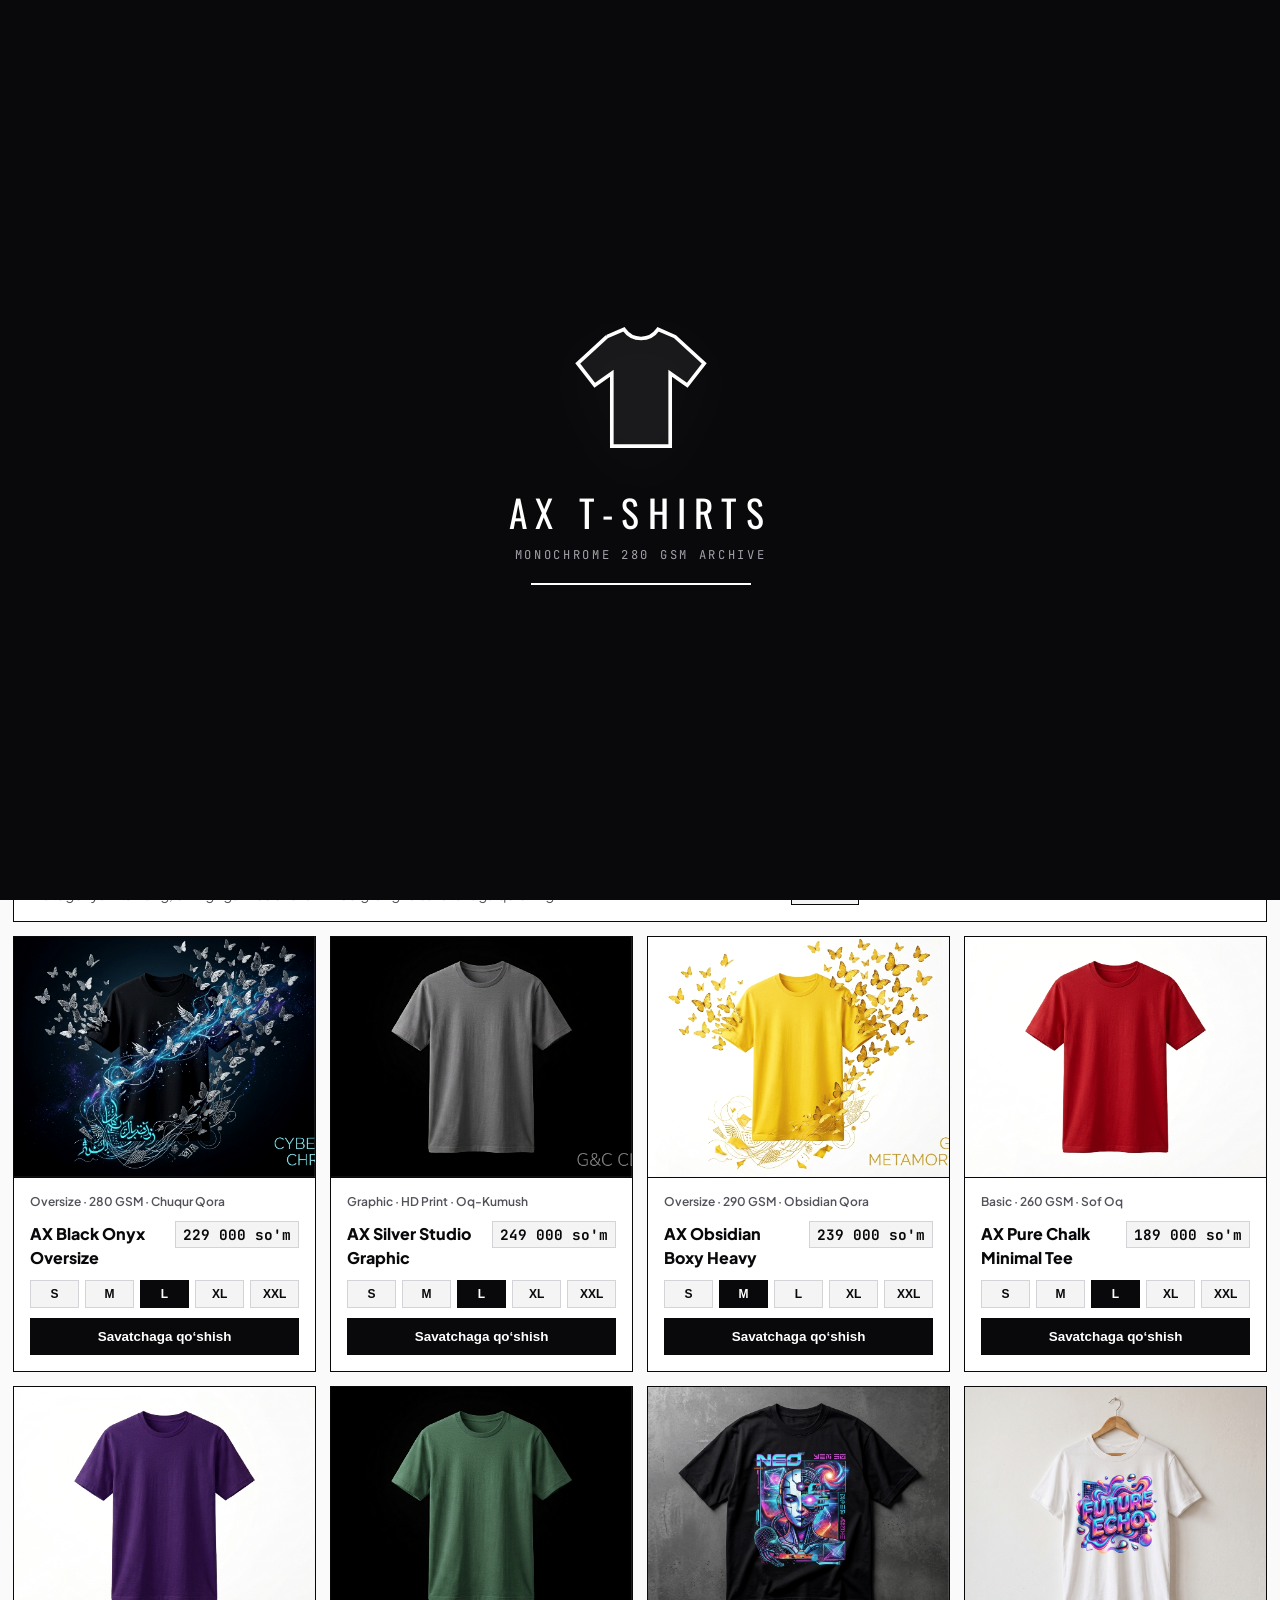
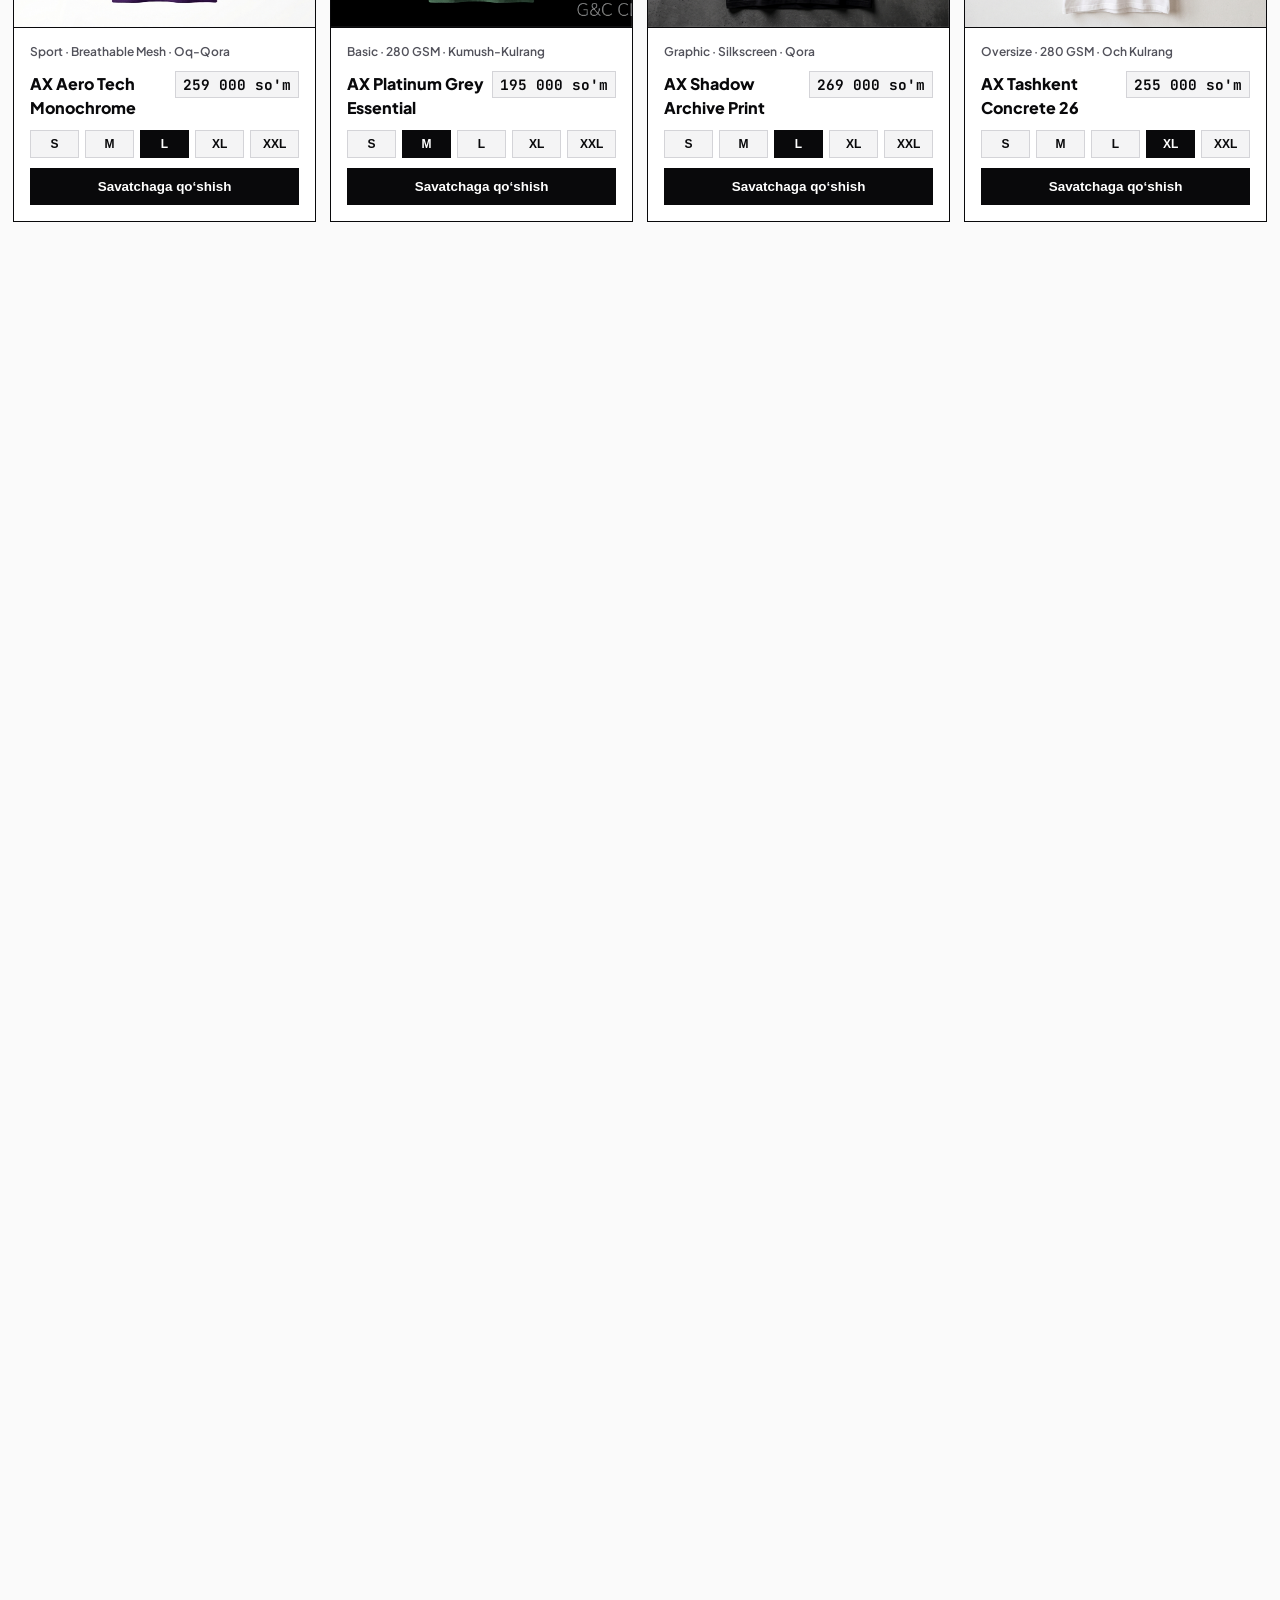
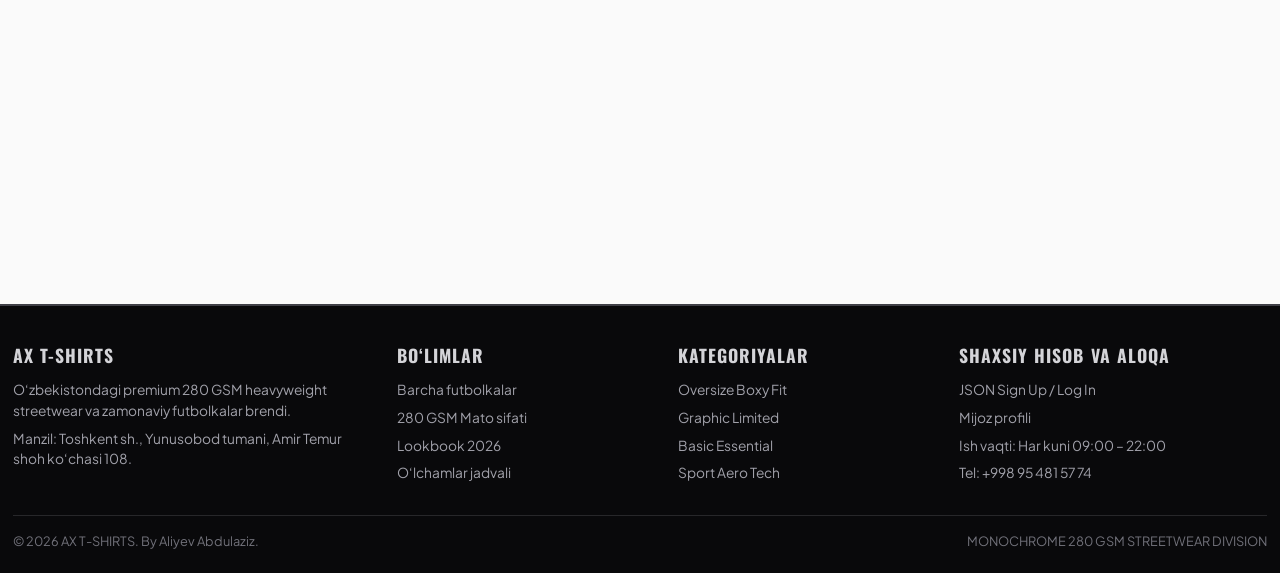
==== index.html @ 60a56681 "Barcha rasmlar va fayllar qo'shildi" ====
<!DOCTYPE html>
<html lang="uz">
  <head>
    <meta charset="UTF-8" />
    <meta name="viewport" content="width=device-width, initial-scale=1.0" />
    <title>AX T-SHIRTS</title>
    <meta
      name="description"
      content="AX T-SHIRTS — Premium 280 GSM Oversize, Graphic, Basic va Sport futbolkalar onlayn do'koni."
    />
    <meta property="og:title" content="AX T-SHIRTS" />
    <meta
      property="og:description"
      content="AX T-SHIRTS — Premium 280 GSM Oversize, Graphic, Basic va Sport futbolkalar onlayn do'koni."
    />
    <meta property="og:type" content="website" />
    <meta name="twitter:card" content="summary_large_image" />
    <link rel="icon" href="[data-uri]" type="image/x-icon" />
    <link rel="stylesheet" href="/style.css" />
  </head>
  <body>
    <div id="preloader" class="tshirt-preloader">
      <div class="curtain-left"></div>
      <div class="curtain-right"></div>
      <div class="preloader-center">
        <svg class="preloader-shirt-svg" viewBox="0 0 120 110">
          <path
            class="preloader-shirt-path"
            d="M32,12 L46,6 C53,16 67,16 74,6 L88,12 L112,34 L98,52 L84,42 L84,102 L36,102 L36,42 L22,52 L8,34 Z"
          />
        </svg>
        <div class="preloader-brand">AX T-SHIRTS</div>
        <div class="preloader-sub">MONOCHROME 280 GSM ARCHIVE</div>
        <div class="preloader-bar"><span></span></div>
      </div>
    </div>

    <div class="top-strip">
      <div class="edge-wrap top-strip-inner">
        <span
          >AX T-SHIRTS · MONOCHROME LUXURY 2026 TO‘PLAMI · 100% TARALGAN 280 GSM
          PAXTA</span
        >
        <span
          >NAMANGAN BO‘YLAB 24 SOAT ICHIDA BEPUL YETKAZIB BERISH · +998 95 481
          57 74</span
        >
      </div>
    </div>

    <header class="site-header">
      <div class="edge-wrap nav-contract">
        <a href="/index.html" class="brand-mark">AX <em>T-SHIRTS</em></a>
        <nav class="nav-links">
          <a href="#katalog" class="active">Katalog</a>
          <a href="#sifat">280 GSM Sifat</a>
          <a href="#lookbook">Lookbook</a>
          <a href="#olchamlar">O‘lchamlar</a>
          <a href="/contact.html">Aloqa va Kirish</a>
        </nav>
        <button type="button" class="primary-cta open-cart">
          Savatcha (<span class="cart-count">0</span>)
        </button>
      </div>
    </header>

    <main class="edge-wrap">
      <section class="hero-section">
        <div class="hero-grid">
          <div class="hero-copy-box reveal-item">
            <div>
              <div class="hero-kicker">
                01. AX MONOCHROME STREETWEAR ARCHIVE · 2026
              </div>
              <h1 class="hero-title">
                SOF OQ-QORA VA KUMUSH <span>280 GSM</span> OVERSIZE FUTBOLKALAR
              </h1>
              <p class="hero-desc">
                AX T-SHIRTS minimalist studiya estetikasi va og‘ir 280 GSM
                taralgan Misr paxtasini birlashtiradi. Yuvilganda
                cho‘zilmaydigan 2.8 sm rib-yoqa, mukammal oversize bichim va
                abadiy oq-qora-platina ranglar uyg‘unligi.
              </p>
              <div class="hero-actions">
                <a href="#katalog" class="btn-accent">Katalogni ko‘rish</a>
                <a href="/contact.html" class="btn-outline-light"
                  >Sign Up / Log In (JSON)</a
                >
              </div>
            </div>
            <div class="hero-metrics">
              <div class="metric-item">
                <strong>280 GSM</strong>
                <span>Zich premium paxta</span>
              </div>
              <div class="metric-item">
                <strong>100%</strong>
                <span>Tabiiy Misr ipi</span>
              </div>
              <div class="metric-item">
                <strong>4K Studio</strong>
                <span>Monochrome seriya</span>
              </div>
              <div class="metric-item">
                <strong>24 Soat</strong>
                <span>Tezkor yetkazish</span>
              </div>
            </div>
          </div>

          <div class="hero-visual-box reveal-item">
            <img
              id="heroMainImg"
              class="zoom-img"
              src="oq.jpg"
              alt="AX T-SHIRTS 2026 Monochrome Studio To'plami"
              referrerpolicy="no-referrer"
            />
            <div class="hero-visual-bar">
              <div>
                <strong>AX MONOCHROME EDITION // 2026</strong>
                <span>Rasm ustiga bosib 4K formatda ko‘ring</span>
              </div>
              <div class="hero-switch-btns">
                <button
                  type="button"
                  class="hero-switch-btn active"
                  data-img="oq.jpg"
                >
                  Studio White
                </button>
                <button
                  type="button"
                  class="hero-switch-btn"
                  data-img="qora.jpg"
                >
                  Black Onyx
                </button>
                <button
                  type="button"
                  class="hero-switch-btn"
                  data-img="kul.jpg"
                >
                  Platinum
                </button>
                <button
                  type="button"
                  class="hero-switch-btn"
                  data-img="creative.jpg"
                >
                  Graphite
                </button>
              </div>
            </div>
          </div>
        </div>
      </section>
    </main>

    <div class="marquee-strip">
      <div class="marquee-track">
        <span
          >AX T-SHIRTS · MONOCHROME LUXURY · 280 GSM HEAVYWEIGHT COTTON ·
          OVERSIZE FIT · GRAPHIC SERIES · SPORT TECH AX T-SHIRTS · MONOCHROME LUXURY · 280 GSM HEAVYWEIGHT COTTON ·
          OVERSIZE FIT · GRAPHIC SERIES · SPORT TECH AX T-SHIRTS · MONOCHROME LUXURY · 280 GSM HEAVYWEIGHT COTTON ·
          OVERSIZE FIT · GRAPHIC SERIES · SPORT TECH AX T-SHIRTS · MONOCHROME LUXURY · 280 GSM HEAVYWEIGHT COTTON ·
          OVERSIZE FIT · GRAPHIC SERIES · SPORT TECH</span
        >
        <span
          >AX T-SHIRTS · MONOCHROME LUXURY · 280 GSM HEAVYWEIGHT COTTON ·
          OVERSIZE FIT · GRAPHIC SERIES · SPORT TECH AX T-SHIRTS · MONOCHROME LUXURY · 280 GSM HEAVYWEIGHT COTTON ·
          OVERSIZE FIT · GRAPHIC SERIES · SPORT TECH AX T-SHIRTS · MONOCHROME LUXURY · 280 GSM HEAVYWEIGHT COTTON ·
          OVERSIZE FIT · GRAPHIC SERIES · SPORT TECH AX T-SHIRTS · MONOCHROME LUXURY · 280 GSM HEAVYWEIGHT COTTON ·
          OVERSIZE FIT · GRAPHIC SERIES · SPORT TECH AX T-SHIRTS · MONOCHROME LUXURY · 280 GSM HEAVYWEIGHT COTTON ·
          OVERSIZE FIT · GRAPHIC SERIES · SPORT TECH AX T-SHIRTS · MONOCHROME LUXURY · 280 GSM HEAVYWEIGHT COTTON ·
          OVERSIZE FIT · GRAPHIC SERIES · SPORT TECH</span
        >
      </div>
    </div>

    <main class="edge-wrap">
      <section id="katalog" class="section-block">
        <div class="section-head reveal-item">
          <div>
            <h2 class="section-title">
              01. AX 4K STUDIYA FUTBOLKALAR KATALOGI (12 MODEL)
            </h2>
            <p class="section-sub">
              Kategoriyani tanlang, o‘zingizga mos o‘lchamni belgilang va
              savatchaga qo‘shing
            </p>
          </div>
          <div class="filter-group">
            <button type="button" class="filter-btn active" data-filter="all">
              Barchasi (12)
            </button>
            <button type="button" class="filter-btn" data-filter="oversize">
              Oversize
            </button>
            <button type="button" class="filter-btn" data-filter="graphic">
              Graphic
            </button>
            <button type="button" class="filter-btn" data-filter="basic">
              Basic
            </button>
            <button type="button" class="filter-btn" data-filter="sport">
              Sport
            </button>
          </div>
        </div>

        <div class="catalog-grid">
          <article
            class="product-card reveal-item"
            data-cat="oversize"
            data-title="AX Black Onyx Oversize"
            data-price="229 000 so'm"
          >
            <div class="card-img-wrap">
              <img
                class="zoom-img"
                src="qora.jpg"
                alt="AX Black Onyx Oversize"
                referrerpolicy="no-referrer"
              />
            </div>
            <div class="card-body">
              <div class="card-meta">Oversize · 280 GSM · Chuqur Qora</div>
              <div class="card-title-row">
                <h3 class="card-title">AX Black Onyx Oversize</h3>
                <span class="card-price">229 000 so'm</span>
              </div>
              <div class="size-row">
                <button type="button" class="size-btn">S</button>
                <button type="button" class="size-btn">M</button>
                <button type="button" class="size-btn active">L</button>
                <button type="button" class="size-btn">XL</button>
                <button type="button" class="size-btn">XXL</button>
              </div>
              <button type="button" class="add-btn">Savatchaga qo‘shish</button>
            </div>
          </article>

          <article
            class="product-card reveal-item"
            data-cat="graphic"
            data-title="AX Silver Studio Graphic"
            data-price="249 000 so'm"
          >
            <div class="card-img-wrap">
              <img
                class="zoom-img"
                src="kul.jpg"
                alt="AX Silver Studio Graphic"
                referrerpolicy="no-referrer"
              />
            </div>
            <div class="card-body">
              <div class="card-meta">Graphic · HD Print · Oq-Kumush</div>
              <div class="card-title-row">
                <h3 class="card-title">AX Silver Studio Graphic</h3>
                <span class="card-price">249 000 so'm</span>
              </div>
              <div class="size-row">
                <button type="button" class="size-btn">S</button>
                <button type="button" class="size-btn">M</button>
                <button type="button" class="size-btn active">L</button>
                <button type="button" class="size-btn">XL</button>
                <button type="button" class="size-btn">XXL</button>
              </div>
              <button type="button" class="add-btn">Savatchaga qo‘shish</button>
            </div>
          </article>

          <article
            class="product-card reveal-item"
            data-cat="oversize"
            data-title="AX Obsidian Boxy Heavy"
            data-price="239 000 so'm"
          >
            <div class="card-img-wrap">
              <img
                class="zoom-img"
                src="sariq.jpg"
                alt="AX Obsidian Boxy Heavy"
                referrerpolicy="no-referrer"
              />
            </div>
            <div class="card-body">
              <div class="card-meta">Oversize · 290 GSM · Obsidian Qora</div>
              <div class="card-title-row">
                <h3 class="card-title">AX Obsidian Boxy Heavy</h3>
                <span class="card-price">239 000 so'm</span>
              </div>
              <div class="size-row">
                <button type="button" class="size-btn">S</button>
                <button type="button" class="size-btn active">M</button>
                <button type="button" class="size-btn">L</button>
                <button type="button" class="size-btn">XL</button>
                <button type="button" class="size-btn">XXL</button>
              </div>
              <button type="button" class="add-btn">Savatchaga qo‘shish</button>
            </div>
          </article>

          <article
            class="product-card reveal-item"
            data-cat="basic"
            data-title="AX Pure Chalk Minimal Tee"
            data-price="189 000 so'm"
          >
            <div class="card-img-wrap">
              <img
                class="zoom-img"
                src="qizil.jpg"
                alt="AX Pure Chalk Minimal Tee"
                referrerpolicy="no-referrer"
              />
            </div>
            <div class="card-body">
              <div class="card-meta">Basic · 260 GSM · Sof Oq</div>
              <div class="card-title-row">
                <h3 class="card-title">AX Pure Chalk Minimal Tee</h3>
                <span class="card-price">189 000 so'm</span>
              </div>
              <div class="size-row">
                <button type="button" class="size-btn">S</button>
                <button type="button" class="size-btn">M</button>
                <button type="button" class="size-btn active">L</button>
                <button type="button" class="size-btn">XL</button>
                <button type="button" class="size-btn">XXL</button>
              </div>
              <button type="button" class="add-btn">Savatchaga qo‘shish</button>
            </div>
          </article>

          <article
            class="product-card reveal-item"
            data-cat="sport"
            data-title="AX Aero Tech Monochrome"
            data-price="259 000 so'm"
          >
            <div class="card-img-wrap">
              <img
                class="zoom-img"
                src="binafsha.jpg"
                alt="AX Aero Tech Monochrome"
                referrerpolicy="no-referrer"
              />
            </div>
            <div class="card-body">
              <div class="card-meta">Sport · Breathable Mesh · Oq-Qora</div>
              <div class="card-title-row">
                <h3 class="card-title">AX Aero Tech Monochrome</h3>
                <span class="card-price">259 000 so'm</span>
              </div>
              <div class="size-row">
                <button type="button" class="size-btn">S</button>
                <button type="button" class="size-btn">M</button>
                <button type="button" class="size-btn active">L</button>
                <button type="button" class="size-btn">XL</button>
                <button type="button" class="size-btn">XXL</button>
              </div>
              <button type="button" class="add-btn">Savatchaga qo‘shish</button>
            </div>
          </article>

          <article
            class="product-card reveal-item"
            data-cat="basic"
            data-title="AX Platinum Grey Essential"
            data-price="195 000 so'm"
          >
            <div class="card-img-wrap">
              <img
                class="zoom-img"
                src="yashil.jpg"
                alt="AX Platinum Grey Essential"
                referrerpolicy="no-referrer"
              />
            </div>
            <div class="card-body">
              <div class="card-meta">Basic · 280 GSM · Kumush-Kulrang</div>
              <div class="card-title-row">
                <h3 class="card-title">AX Platinum Grey Essential</h3>
                <span class="card-price">195 000 so'm</span>
              </div>
              <div class="size-row">
                <button type="button" class="size-btn">S</button>
                <button type="button" class="size-btn active">M</button>
                <button type="button" class="size-btn">L</button>
                <button type="button" class="size-btn">XL</button>
                <button type="button" class="size-btn">XXL</button>
              </div>
              <button type="button" class="add-btn">Savatchaga qo‘shish</button>
            </div>
          </article>

          <article
            class="product-card reveal-item"
            data-cat="graphic"
            data-title="AX Shadow Archive Print"
            data-price="269 000 so'm"
          >
            <div class="card-img-wrap">
              <img
                class="zoom-img"
                src="craetive.jpg"
                alt="AX Shadow Archive Print"
                referrerpolicy="no-referrer"
              />
            </div>
            <div class="card-body">
              <div class="card-meta">Graphic · Silkscreen · Qora</div>
              <div class="card-title-row">
                <h3 class="card-title">AX Shadow Archive Print</h3>
                <span class="card-price">269 000 so'm</span>
              </div>
              <div class="size-row">
                <button type="button" class="size-btn">S</button>
                <button type="button" class="size-btn">M</button>
                <button type="button" class="size-btn active">L</button>
                <button type="button" class="size-btn">XL</button>
                <button type="button" class="size-btn">XXL</button>
              </div>
              <button type="button" class="add-btn">Savatchaga qo‘shish</button>
            </div>
          </article>

          <article
            class="product-card reveal-item"
            data-cat="oversize"
            data-title="AX Tashkent Concrete 26"
            data-price="255 000 so'm"
          >
            <div class="card-img-wrap">
              <img
                class="zoom-img"
                src="future.jpg"
                alt="AX Tashkent Concrete 26"
                referrerpolicy="no-referrer"
              />
            </div>
            <div class="card-body">
              <div class="card-meta">Oversize · 280 GSM · Och Kulrang</div>
              <div class="card-title-row">
                <h3 class="card-title">AX Tashkent Concrete 26</h3>
                <span class="card-price">255 000 so'm</span>
              </div>
              <div class="size-row">
                <button type="button" class="size-btn">S</button>
                <button type="button" class="size-btn">M</button>
                <button type="button" class="size-btn">L</button>
                <button type="button" class="size-btn active">XL</button>
                <button type="button" class="size-btn">XXL</button>
              </div>
              <button type="button" class="add-btn">Savatchaga qo‘shish</button>
            </div>
          </article>

          <article
            class="product-card reveal-item"
            data-cat="sport"
            data-title="AX Velocity Carbon Tee"
            data-price="219 000 so'm"
          >
            <div class="card-img-wrap">
              <img
                class="zoom-img"
                src="black.jpg"
                alt="AX Velocity Carbon Tee"
                referrerpolicy="no-referrer"
              />
            </div>
            <div class="card-body">
              <div class="card-meta">Sport · Quick-Dry · Antratsit</div>
              <div class="card-title-row">
                <h3 class="card-title">AX Velocity Carbon Tee</h3>
                <span class="card-price">219 000 so'm</span>
              </div>
              <div class="size-row">
                <button type="button" class="size-btn">S</button>
                <button type="button" class="size-btn">M</button>
                <button type="button" class="size-btn active">L</button>
                <button type="button" class="size-btn">XL</button>
                <button type="button" class="size-btn">XXL</button>
              </div>
              <button type="button" class="add-btn">Savatchaga qo‘shish</button>
            </div>
          </article>

          <article
            class="product-card reveal-item"
            data-cat="graphic"
            data-title="AX Monolith Backprint"
            data-price="279 000 so'm"
          >
            <div class="card-img-wrap">
              <img
                class="zoom-img"
                src="cosmos.jpg"
                alt="AX Monolith Backprint"
                referrerpolicy="no-referrer"
              />
            </div>
            <div class="card-body">
              <div class="card-meta">Graphic · Puff Print · Oq-Grafit</div>
              <div class="card-title-row">
                <h3 class="card-title">AX Monolith Backprint</h3>
                <span class="card-price">279 000 so'm</span>
              </div>
              <div class="size-row">
                <button type="button" class="size-btn">S</button>
                <button type="button" class="size-btn">M</button>
                <button type="button" class="size-btn active">L</button>
                <button type="button" class="size-btn">XL</button>
                <button type="button" class="size-btn">XXL</button>
              </div>
              <button type="button" class="add-btn">Savatchaga qo‘shish</button>
            </div>
          </article>

          <article
            class="product-card reveal-item"
            data-cat="basic"
            data-title="AX Heavy Ribbed Studio Tee"
            data-price="199 000 so'm"
          >
            <div class="card-img-wrap">
              <img
                class="zoom-img"
                src="china.jpg"
                alt="AX Heavy Ribbed Studio Tee"
                referrerpolicy="no-referrer"
              />
            </div>
            <div class="card-body">
              <div class="card-meta">Basic · 280 GSM · Kumush-Oq</div>
              <div class="card-title-row">
                <h3 class="card-title">AX Heavy Ribbed Studio Tee</h3>
                <span class="card-price">199 000 so'm</span>
              </div>
              <div class="size-row">
                <button type="button" class="size-btn">S</button>
                <button type="button" class="size-btn active">M</button>
                <button type="button" class="size-btn">L</button>
                <button type="button" class="size-btn">XL</button>
                <button type="button" class="size-btn">XXL</button>
              </div>
              <button type="button" class="add-btn">Savatchaga qo‘shish</button>
            </div>
          </article>

          <article
            class="product-card reveal-item"
            data-cat="sport"
            data-title="AX Titanium Pro Endurance"
            data-price="245 000 so'm"
          >
            <div class="card-img-wrap">
              <img
                class="zoom-img"
                src="kuz.jpg"
                alt="AX Titanium Pro Endurance"
                referrerpolicy="no-referrer"
              />
            </div>
            <div class="card-body">
              <div class="card-meta">Sport · Elastan 6% · Grafit</div>
              <div class="card-title-row">
                <h3 class="card-title">AX Titanium Pro Endurance</h3>
                <span class="card-price">245 000 so'm</span>
              </div>
              <div class="size-row">
                <button type="button" class="size-btn">S</button>
                <button type="button" class="size-btn">M</button>
                <button type="button" class="size-btn active">L</button>
                <button type="button" class="size-btn">XL</button>
                <button type="button" class="size-btn">XXL</button>
              </div>
              <button type="button" class="add-btn">Savatchaga qo‘shish</button>
            </div>
          </article>
        </div>
      </section>

      <section id="sifat" class="section-block">
        <div class="section-head reveal-item">
          <div>
            <h2 class="section-title">
              02. NIMA UCHUN AX T-SHIRTS — 280 GSM STANDARTI
            </h2>
            <p class="section-sub">
              Oddiy yupqa futbolkalardan farqli o‘laroq, ko‘p yillik chidamlilik
              uchun muhandislik darajasida tikilgan
            </p>
          </div>
          <a href="/contact.html" class="primary-cta">Maxsus buyurtma berish</a>
        </div>

        <div class="quality-grid">
          <div class="quality-card reveal-item">
            <div class="quality-num">01</div>
            <h3>280 GSM Zich Paxta</h3>
            <p>
              Shaffof bo‘lmaydigan, tanada qomatni chiroyli ushlab turuvchi
              og‘ir va yumshoq 100% taralgan paxta tolasi.
            </p>
          </div>
          <div class="quality-card reveal-item">
            <div class="quality-num">02</div>
            <h3>2.8 sm Rib-Yoqa</h3>
            <p>
              50 martadan ortiq yuvilganda ham cho‘zilib ketmaydigan ikki
              qavatli mustahkamlangan elastik yoqa qismi.
            </p>
          </div>
          <div class="quality-card reveal-item">
            <div class="quality-num">03</div>
            <h3>Silkscreen & Puff Print</h3>
            <p>
              Yorilib yoki ko‘chib ketmaydigan yuqori haroratda pishirilgan
              Yaponiya bo‘yoqlari asosidagi grafik bosmalar.
            </p>
          </div>
          <div class="quality-card reveal-item">
            <div class="quality-num">04</div>
            <h3>Drop-Shoulder Bichim</h3>
            <p>
              Yelka chizig‘i tushirilgan zamonaviy Boxy va Oversize konstruksiya
              har qanday harakatda erkinlik beradi.
            </p>
          </div>
        </div>
      </section>

      <section id="lookbook" class="section-block">
        <div class="section-head reveal-item">
          <div>
            <h2 class="section-title">03. 4K MONOCHROME LOOKBOOK GALEREYASI</h2>
            <p class="section-sub">
              Rasm ustiga bosing — har bir 4K studiya obrazini katta formatda
              ko‘ring
            </p>
          </div>
        </div>

        <div class="lookbook-grid">
          <div class="look-card reveal-item">
            <img
              class="zoom-img"
              src="molochniy.jpg"
              alt="Lookbook 01 — Toshkent Studio Duo"
              referrerpolicy="no-referrer"
            />
            <div class="look-caption">
              <strong>LOOK 01 · TASHKENT CONCRETE</strong>
              <span>AX Onyx & Optic White · 280 GSM</span>
            </div>
          </div>
          <div class="look-card reveal-item">
            <img
              class="zoom-img"
              src="fragment.jpg"
              alt="Lookbook 02 — Monochrome Edition"
              referrerpolicy="no-referrer"
            />
            <div class="look-caption">
              <strong>LOOK 02 · PLATINUM STUDIO</strong>
              <span>Oq-qora kontrastli seriya</span>
            </div>
          </div>
          <div class="look-card reveal-item">
            <img
              class="zoom-img"
              src="onyx.jpg"
              alt="Lookbook 03 — Obsidian Night"
              referrerpolicy="no-referrer"
            />
            <div class="look-caption">
              <strong>LOOK 03 · OBSIDIAN NIGHT</strong>
              <span>Minimalist shahar uslubi</span>
            </div>
          </div>
          <div class="look-card reveal-item">
            <img
              class="zoom-img"
              src="tashkent.jpg"
              alt="Lookbook 04 — Archival Stone"
              referrerpolicy="no-referrer"
            />
            <div class="look-caption">
              <strong>LOOK 04 · ARCHIVAL MONOLITH</strong>
              <span>Limitlangan mavsumiy nashr</span>
            </div>
          </div>
        </div>
      </section>

      <section id="olchamlar" class="section-block">
        <div class="dual-info-grid">
          <div class="panel-box reveal-item">
            <h3>04. ANIQ O‘LCHAMLAR JADVALI (SM)</h3>
            <table class="size-table">
              <thead>
                <tr>
                  <th>O‘lcham</th>
                  <th>Ko‘krak kengligi</th>
                  <th>Uzunligi</th>
                  <th>Yelka kengligi</th>
                  <th>Bo‘y tavsiyasi</th>
                </tr>
              </thead>
              <tbody>
                <tr>
                  <td><b>S</b></td>
                  <td>54 sm</td>
                  <td>70 sm</td>
                  <td>51 sm</td>
                  <td>160 – 170 sm</td>
                </tr>
                <tr>
                  <td><b>M</b></td>
                  <td>57 sm</td>
                  <td>72 sm</td>
                  <td>53 sm</td>
                  <td>168 – 176 sm</td>
                </tr>
                <tr>
                  <td><b>L</b></td>
                  <td>60 sm</td>
                  <td>75 sm</td>
                  <td>56 sm</td>
                  <td>175 – 183 sm</td>
                </tr>
                <tr>
                  <td><b>XL</b></td>
                  <td>63 sm</td>
                  <td>77 sm</td>
                  <td>58 sm</td>
                  <td>180 – 189 sm</td>
                </tr>
                <tr>
                  <td><b>XXL</b></td>
                  <td>66 sm</td>
                  <td>80 sm</td>
                  <td>61 sm</td>
                  <td>186 – 196 sm</td>
                </tr>
              </tbody>
            </table>
          </div>

          <div class="panel-box reveal-item">
            <h3>05. MIJOZLARIMIZ FIKRLARI</h3>
            <div class="review-stack">
              <div class="review-item">
                <p>
                  “AX Black Onyx futbolkasini olganimga 4 oy bo‘ldi. Matosi
                  rostdan ham juda qalin, yoqasi umuman bo‘shashmadi.”
                </p>
                <small>Javohir Tursunov · Toshkent · AX Black Onyx (L)</small>
              </div>
              <div class="review-item">
                <p>
                  “Silver Studio Graphic dizayni jonli ko‘rinishda yanada
                  chiroyli ekan. Yetkazib berish 3 soatda keldi!”
                </p>
                <small>Otabek K. · Samarqand · AX Silver Studio (XL)</small>
              </div>
              <div class="review-item">
                <p>
                  “Sport zal uchun Aero Tech Monochrome modelini oldim,
                  terlatmaydi va chiziqlari juda zamonaviy.”
                </p>
                <small>Bekzod Rakhimov · Toshkent · AX Aero Tech (M)</small>
              </div>
            </div>
          </div>
        </div>
      </section>
    </main>

    <aside id="cartDrawer" class="cart-drawer">
      <div>
        <div
          style="
            display: flex;
            justify-content: space-between;
            align-items: center;
            border-bottom: 2px solid #09090b;
            padding-bottom: 12px;
          "
        >
          <strong style="font-family: 'Oswald', sans-serif; font-size: 1.35rem"
            >SAVATCHA (<span class="cart-count">0</span>)</strong
          >
          <button id="closeCart" type="button" class="demo-btn">
            Yopish ✕
          </button>
        </div>
        <div id="cartItems" class="cart-items"></div>
      </div>
      <div>
        <button
          id="checkoutBtn"
          type="button"
          class="btn-accent"
          style="width: 100%; margin-bottom: 8px"
        >
          Buyurtmani tasdiqlash
        </button>
        <a
          href="/contact.html"
          class="primary-cta"
          style="width: 100%; justify-content: center"
          >JSON Profil orqali davom etish</a
        >
      </div>
    </aside>

    <div id="lightbox" class="lightbox-modal">
      <div class="lightbox-box">
        <img
          id="lightboxImg"
          src="/img/hero.jpg"
          alt="Kattalashtirilgan 4K rasm"
          referrerpolicy="no-referrer"
        />
        <div
          style="
            display: flex;
            justify-content: space-between;
            align-items: center;
            margin-top: 12px;
          "
        >
          <strong id="lightboxCap">AX T-SHIRTS</strong>
          <button id="closeLightbox" type="button" class="primary-cta">
            Yopish
          </button>
        </div>
      </div>
    </div>

    <footer class="site-footer">
      <div class="edge-wrap">
        <div class="footer-grid">
          <div class="footer-col">
            <h4>AX T-SHIRTS</h4>
            <p>
              O‘zbekistondagi premium 280 GSM heavyweight streetwear va
              zamonaviy futbolkalar brendi.
            </p>
            <p>
              Manzil: Toshkent sh., Yunusobod tumani, Amir Temur shoh ko‘chasi
              108.
            </p>
          </div>
          <div class="footer-col">
            <h4>BO‘LIMLAR</h4>
            <a href="#katalog">Barcha futbolkalar</a>
            <a href="#sifat">280 GSM Mato sifati</a>
            <a href="#lookbook">Lookbook 2026</a>
            <a href="#olchamlar">O‘lchamlar jadvali</a>
          </div>
          <div class="footer-col">
            <h4>KATEGORIYALAR</h4>
            <a href="#katalog">Oversize Boxy Fit</a>
            <a href="#katalog">Graphic Limited</a>
            <a href="#katalog">Basic Essential</a>
            <a href="#katalog">Sport Aero Tech</a>
          </div>
          <div class="footer-col">
            <h4>SHAXSIY HISOB VA ALOQA</h4>
            <a href="/contact.html">JSON Sign Up / Log In</a>
            <a href="/contact.html">Mijoz profili</a>
            <p>Ish vaqti: Har kuni 09:00 – 22:00</p>
            <p>Tel: +998 95 481 57 74</p>
          </div>
        </div>
        <div class="footer-bottom">
          <span>© 2026 AX T-SHIRTS. By Aliyev Abdulaziz.</span>
          <span>MONOCHROME 280 GSM STREETWEAR DIVISION</span>
        </div>
      </div>
    </footer>

    <script type="module" src="/script.js"></script>
  </body>
</html>
---- style.css ----
@import url("https://fonts.googleapis.com/css2?family=JetBrains+Mono:wght@500;700&family=Oswald:wght@600;700&family=Plus+Jakarta+Sans:wght@400;500;600;700;800&display=swap");

:root {
  --bg: #fafafa;
  --surface: #ffffff;
  --surface-alt: #f4f4f5;
  --ink: #09090b;
  --ink-soft: #18181b;
  --muted: #52525b;
  --border: #e4e4e7;
  --silver: #d4d4d8;
  --platinum: #a1a1aa;
  --accent: #27272a;
  --accent-hover: #09090b;
  --ease-smooth: cubic-bezier(0.22, 1, 0.36, 1);
}

* {
  box-sizing: border-box;
  margin: 0;
  padding: 0;
}

html {
  scroll-behavior: smooth;
  background: var(--bg);
  color: var(--ink);
  font-family: "Plus Jakarta Sans", sans-serif;
}

body {
  background: var(--bg);
  color: var(--ink);
  overflow-x: hidden;
  line-height: 1.5;
  -webkit-font-smoothing: antialiased;
}

.edge-wrap {
  width: 98%;
  max-width: 1880px;
  margin: 0 auto;
}

.tshirt-preloader {
  position: fixed;
  inset: 0;
  z-index: 9999;
  display: flex;
  align-items: center;
  justify-content: center;
  pointer-events: none;
}

.curtain-left,
.curtain-right {
  position: absolute;
  top: 0;
  bottom: 0;
  width: 50.5%;
  background: var(--ink);
  will-change: transform;
  transition: transform 1.35s var(--ease-smooth);
}

.curtain-left {
  left: 0;
  border-right: 1px solid rgba(255, 255, 255, 0.12);
}

.curtain-right {
  right: 0;
}

.preloader-center {
  position: relative;
  z-index: 2;
  text-align: center;
  color: #ffffff;
  will-change: transform, opacity;
  transition: opacity 0.75s var(--ease-smooth),
    transform 0.85s var(--ease-smooth);
}

.preloader-shirt-svg {
  width: 146px;
  height: 146px;
  margin: 0 auto 16px;
  filter: drop-shadow(0 14px 32px rgba(255, 255, 255, 0.14));
}

.preloader-shirt-path {
  fill: rgba(255, 255, 255, 0.06);
  stroke: #ffffff;
  stroke-width: 3;
  stroke-dasharray: 420;
  stroke-dashoffset: 420;
  animation: drawShirt 2.05s var(--ease-smooth) forwards;
}

.preloader-brand {
  font-family: "Oswald", sans-serif;
  font-size: 2.35rem;
  letter-spacing: 0.22em;
  text-transform: uppercase;
  color: #ffffff;
}

.preloader-sub {
  font-family: "JetBrains Mono", monospace;
  font-size: 0.76rem;
  color: var(--platinum);
  letter-spacing: 0.22em;
  margin-top: 6px;
}

.preloader-bar {
  width: 220px;
  height: 2px;
  background: rgba(255, 255, 255, 0.16);
  margin: 18px auto 0;
  overflow: hidden;
}

.preloader-bar span {
  display: block;
  width: 100%;
  height: 100%;
  background: #ffffff;
  transform-origin: left;
  animation: weaveBar 2.05s var(--ease-smooth) forwards;
}

.tshirt-preloader.done .curtain-left {
  transform: translate3d(-102%, 0, 0);
}

.tshirt-preloader.done .curtain-right {
  transform: translate3d(102%, 0, 0);
}

.tshirt-preloader.done .preloader-center {
  opacity: 0;
  transform: scale3d(0.92, 0.92, 1);
}

@keyframes drawShirt {
  to {
    stroke-dashoffset: 0;
  }
}

@keyframes weaveBar {
  from {
    transform: scaleX(0);
  }
  to {
    transform: scaleX(1);
  }
}

.top-strip {
  background: var(--ink);
  color: #e4e4e7;
  font-size: 0.78rem;
  font-weight: 600;
  padding: 9px 0;
  border-bottom: 1px solid #27272a;
}

.top-strip-inner {
  display: flex;
  align-items: center;
  justify-content: space-between;
  gap: 16px;
}

.site-header {
  position: sticky;
  top: 0;
  z-index: 100;
  background: rgba(255, 255, 255, 0.92);
  backdrop-filter: blur(16px);
  border-bottom: 1.5px solid var(--ink);
}

.nav-contract {
  display: flex;
  align-items: center;
  justify-content: space-between;
  gap: 32px;
  padding: 14px 0;
}

.brand-mark {
  font-family: "Oswald", sans-serif;
  font-size: 1.78rem;
  font-weight: 700;
  letter-spacing: 0.08em;
  color: var(--ink);
  text-decoration: none;
  white-space: nowrap;
  flex-shrink: 0;
}

.brand-mark em {
  font-style: normal;
  color: #71717a;
}

.nav-links {
  display: flex;
  align-items: center;
  gap: 28px;
}

.nav-links a {
  color: var(--ink);
  text-decoration: none;
  font-size: 0.92rem;
  font-weight: 700;
  white-space: nowrap;
  flex-shrink: 0;
  position: relative;
  padding: 4px 0;
}

.nav-links a::after {
  content: "";
  position: absolute;
  left: 0;
  bottom: 0;
  width: 100%;
  height: 2px;
  background: var(--ink);
  transform: scaleX(0);
  transform-origin: right;
  transition: transform 0.3s var(--ease-smooth);
}

.nav-links a:hover::after,
.nav-links a.active::after {
  transform: scaleX(1);
  transform-origin: left;
}

.primary-cta {
  background: var(--ink);
  color: #ffffff;
  border: 1.5px solid var(--ink);
  padding: 10px 22px;
  font-size: 0.86rem;
  font-weight: 800;
  cursor: pointer;
  white-space: nowrap;
  flex-shrink: 0;
  transition: transform 0.28s var(--ease-smooth), background 0.28s ease,
    color 0.28s ease;
  text-decoration: none;
  display: inline-flex;
  align-items: center;
  gap: 8px;
}

.primary-cta:hover {
  background: #27272a;
  transform: translate3d(0, -2px, 0);
}

.hero-section {
  padding: 14px 0;
}

.hero-grid {
  display: grid;
  grid-template-columns: 1.05fr 0.95fr;
  gap: 14px;
  align-items: stretch;
}

.hero-copy-box {
  background: var(--ink);
  color: #ffffff;
  padding: 42px 38px;
  display: flex;
  flex-direction: column;
  justify-content: space-between;
  border: 1.5px solid var(--ink);
}

.hero-kicker {
  font-family: "JetBrains Mono", monospace;
  font-size: 0.8rem;
  color: var(--silver);
  letter-spacing: 0.14em;
  margin-bottom: 14px;
}

.hero-title {
  font-family: "Oswald", sans-serif;
  font-size: clamp(2.4rem, 4.1vw, 4rem);
  line-height: 1.04;
  letter-spacing: 0.02em;
  text-wrap: balance;
  margin-bottom: 18px;
}

.hero-title span {
  color: var(--silver);
  text-decoration: underline;
  text-underline-offset: 6px;
}

.hero-desc {
  color: #d4d4d8;
  font-size: 1rem;
  max-width: 62ch;
  margin-bottom: 28px;
}

.hero-actions {
  display: flex;
  flex-wrap: wrap;
  gap: 12px;
  margin-bottom: 30px;
}

.btn-accent {
  background: #ffffff;
  color: var(--ink);
  border: 1.5px solid #ffffff;
  padding: 13px 26px;
  font-weight: 800;
  font-size: 0.9rem;
  text-decoration: none;
  cursor: pointer;
  white-space: nowrap;
  transition: transform 0.28s var(--ease-smooth), background 0.28s ease,
    color 0.28s ease;
}

.btn-accent:hover {
  background: var(--silver);
  border-color: var(--silver);
  transform: translate3d(0, -2px, 0);
}

.auth-card .btn-accent,
.cart-drawer .btn-accent {
  background: var(--ink);
  color: #ffffff;
  border-color: var(--ink);
}

.auth-card .btn-accent:hover,
.cart-drawer .btn-accent:hover {
  background: #27272a;
  border-color: #27272a;
}

.btn-outline-light {
  background: transparent;
  color: #ffffff;
  border: 1.5px solid #52525b;
  padding: 13px 24px;
  font-weight: 700;
  font-size: 0.9rem;
  text-decoration: none;
  white-space: nowrap;
  transition: border-color 0.28s ease, background 0.28s ease,
    transform 0.28s var(--ease-smooth);
}

.btn-outline-light:hover {
  border-color: #ffffff;
  background: rgba(255, 255, 255, 0.08);
  transform: translate3d(0, -2px, 0);
}

.hero-metrics {
  display: grid;
  grid-template-columns: repeat(4, 1fr);
  gap: 12px;
  padding-top: 22px;
  border-top: 1px solid #27272a;
}

.metric-item strong {
  display: block;
  font-family: "Oswald", sans-serif;
  font-size: 1.65rem;
  font-variant-numeric: tabular-nums;
  color: #ffffff;
}

.metric-item span {
  font-size: 0.78rem;
  color: var(--platinum);
}

.hero-visual-box {
  position: relative;
  background: #141417;
  border: 1.5px solid var(--ink);
  overflow: hidden;
  display: flex;
  flex-direction: column;
  justify-content: space-between;
}

.hero-visual-box img {
  width: 100%;
  height: 100%;
  min-height: 460px;
  max-height: 540px;
  object-fit: cover;
  cursor: zoom-in;
  filter: grayscale(18%) contrast(1.06);
  will-change: transform;
  transition: transform 0.85s var(--ease-smooth), filter 0.5s ease;
}

.hero-visual-box:hover img {
  transform: scale3d(1.04, 1.04, 1);
  filter: grayscale(0%) contrast(1.08);
}

.hero-visual-bar {
  position: absolute;
  left: 14px;
  right: 14px;
  bottom: 14px;
  background: rgba(9, 9, 11, 0.88);
  backdrop-filter: blur(12px);
  border: 1px solid rgba(255, 255, 255, 0.18);
  padding: 12px 16px;
  display: flex;
  align-items: center;
  justify-content: space-between;
  color: #ffffff;
}

.hero-visual-bar div strong {
  display: block;
  font-size: 0.9rem;
}

.hero-visual-bar div span {
  font-size: 0.75rem;
  color: var(--silver);
}

.hero-switch-btns {
  display: flex;
  gap: 6px;
}

.hero-switch-btn {
  background: #27272a;
  color: #e4e4e7;
  border: 1px solid #3f3f46;
  padding: 6px 12px;
  font-size: 0.75rem;
  font-weight: 700;
  cursor: pointer;
  white-space: nowrap;
  transition: background 0.2s ease, color 0.2s ease;
}

.hero-switch-btn.active,
.hero-switch-btn:hover {
  background: #ffffff;
  color: var(--ink);
  border-color: #ffffff;
}

.marquee-strip {
  background: var(--ink);
  color: #ffffff;
  padding: 12px 0;
  overflow: hidden;
  border-top: 1.5px solid var(--ink);
  border-bottom: 1.5px solid var(--ink);
  margin: 6px 0 16px;
}

.marquee-track {
  display: flex;
  width: max-content;
  gap: 40px;
  animation: marqueeMove 100s linear infinite;
  font-family: "Oswald", sans-serif;
  font-size: 1.02rem;
  letter-spacing: 0.12em;
  color: var(--silver);
  white-space: nowrap;
}

@keyframes marqueeMove {
  from {
    transform: translate3d(0, 0, 0);
  }
  to {
    transform: translate3d(-50%, 0, 0);
  }
}

.section-block {
  padding: 18px 0;
}

.section-head {
  display: flex;
  align-items: flex-end;
  justify-content: space-between;
  gap: 16px;
  margin-bottom: 14px;
  padding: 16px 20px;
  background: var(--surface);
  border: 1.5px solid var(--ink);
}

.section-title {
  font-family: "Oswald", sans-serif;
  font-size: clamp(1.6rem, 2.4vw, 2.25rem);
  letter-spacing: 0.03em;
  line-height: 1.1;
}

.section-sub {
  font-size: 0.88rem;
  color: var(--muted);
  margin-top: 4px;
}

.filter-group {
  display: flex;
  flex-wrap: wrap;
  gap: 8px;
}

.filter-btn {
  background: var(--surface-alt);
  color: var(--ink);
  border: 1.5px solid var(--ink);
  padding: 8px 16px;
  font-size: 0.82rem;
  font-weight: 800;
  cursor: pointer;
  white-space: nowrap;
  transition: background 0.24s ease, color 0.24s ease,
    transform 0.24s var(--ease-smooth);
}

.filter-btn.active,
.filter-btn:hover {
  background: var(--ink);
  color: #ffffff;
  transform: translate3d(0, -2px, 0);
}

.catalog-grid {
  display: grid;
  grid-template-columns: repeat(4, 1fr);
  gap: 14px;
}

.product-card {
  background: var(--surface);
  border: 1.5px solid var(--ink);
  display: flex;
  flex-direction: column;
  justify-content: space-between;
  backface-visibility: hidden;
  transform: translate3d(0, 0, 0);
}

.product-card.hidden-card {
  display: none;
}

.card-img-wrap {
  position: relative;
  overflow: hidden;
  background: #e4e4e7;
  border-bottom: 1.5px solid var(--ink);
  aspect-ratio: 4 / 3.2;
}

.card-img-wrap img {
  width: 100%;
  height: 100%;
  object-fit: cover;
  cursor: zoom-in;
  filter: grayscale(14%) contrast(1.05);
  will-change: transform;
  transition: transform 0.7s var(--ease-smooth), filter 0.45s ease;
}

.product-card:hover .card-img-wrap img {
  transform: scale3d(1.06, 1.06, 1);
  filter: grayscale(0%) contrast(1.08);
}

.card-body {
  padding: 15px 16px 16px;
  display: flex;
  flex-direction: column;
  gap: 10px;
  transition: background 0.25s ease;
}

.product-card:hover .card-body {
  background: #f8f8fa;
}

.card-meta {
  font-size: 0.75rem;
  color: var(--muted);
  font-weight: 600;
}

.card-title-row {
  display: flex;
  align-items: baseline;
  justify-content: space-between;
  gap: 8px;
}

.card-title {
  font-size: 1rem;
  font-weight: 800;
  color: var(--ink);
}

.card-price {
  font-family: "JetBrains Mono", monospace;
  font-size: 0.9rem;
  font-weight: 700;
  color: var(--ink);
  background: var(--surface-alt);
  padding: 2px 7px;
  border: 1px solid var(--silver);
  font-variant-numeric: tabular-nums;
  white-space: nowrap;
}

.size-row {
  display: flex;
  align-items: center;
  gap: 6px;
}

.size-btn {
  flex: 1;
  background: var(--surface-alt);
  color: var(--ink);
  border: 1px solid var(--silver);
  padding: 6px 0;
  font-size: 0.75rem;
  font-weight: 800;
  cursor: pointer;
  transition: background 0.2s ease, color 0.2s ease, border-color 0.2s ease;
}

.size-btn.active,
.size-btn:hover {
  background: var(--ink);
  color: #ffffff;
  border-color: var(--ink);
}

.add-btn {
  width: 100%;
  background: var(--ink);
  color: #ffffff;
  border: 1.5px solid var(--ink);
  padding: 10px 14px;
  font-size: 0.84rem;
  font-weight: 800;
  cursor: pointer;
  transition: background 0.24s ease, color 0.24s ease,
    transform 0.24s var(--ease-smooth);
}

.add-btn:hover {
  background: #27272a;
  transform: translate3d(0, -2px, 0);
}

.quality-grid {
  display: grid;
  grid-template-columns: repeat(4, 1fr);
  gap: 14px;
}

.quality-card {
  background: var(--ink);
  color: #ffffff;
  border: 1.5px solid var(--ink);
  padding: 26px 22px;
}

.quality-num {
  font-family: "Oswald", sans-serif;
  font-size: 2rem;
  color: var(--silver);
  line-height: 1;
  margin-bottom: 10px;
}

.quality-card h3 {
  font-size: 1.08rem;
  font-weight: 800;
  margin-bottom: 8px;
}

.quality-card p {
  font-size: 0.86rem;
  color: #d4d4d8;
}

.lookbook-grid {
  display: grid;
  grid-template-columns: repeat(4, 1fr);
  gap: 14px;
}

.look-card {
  position: relative;
  border: 1.5px solid var(--ink);
  background: var(--ink);
  overflow: hidden;
  aspect-ratio: 4 / 3.4;
}

.look-card img {
  width: 100%;
  height: 100%;
  object-fit: cover;
  cursor: zoom-in;
  filter: grayscale(20%) contrast(1.06);
  will-change: transform;
  transition: transform 0.75s var(--ease-smooth), filter 0.45s ease;
}

.look-card:hover img {
  transform: scale3d(1.06, 1.06, 1);
  filter: grayscale(0%) contrast(1.08);
}

.look-caption {
  position: absolute;
  inset: auto 0 0 0;
  padding: 28px 16px 14px;
  background: linear-gradient(
    to top,
    rgba(9, 9, 11, 0.92),
    rgba(9, 9, 11, 0.45),
    transparent
  );
  color: #ffffff;
}

.look-caption strong {
  display: block;
  font-size: 0.95rem;
}

.look-caption span {
  font-size: 0.76rem;
  color: var(--silver);
}

.dual-info-grid {
  display: grid;
  grid-template-columns: 1fr 1fr;
  gap: 14px;
}

.panel-box {
  background: var(--surface);
  border: 1.5px solid var(--ink);
  padding: 24px;
}

.panel-box h3 {
  font-family: "Oswald", sans-serif;
  font-size: 1.45rem;
  margin-bottom: 12px;
}

.size-table {
  width: 100%;
  border-collapse: collapse;
  font-size: 0.86rem;
  font-variant-numeric: tabular-nums;
}

.size-table th,
.size-table td {
  border: 1.5px solid var(--ink);
  padding: 9px 12px;
  text-align: left;
}

.size-table th {
  background: var(--ink);
  color: #ffffff;
}

.review-stack {
  display: grid;
  gap: 10px;
}

.review-item {
  background: var(--surface-alt);
  border: 1.5px solid var(--ink);
  padding: 14px 16px;
}

.review-item p {
  font-size: 0.88rem;
  margin-bottom: 6px;
}

.review-item small {
  font-size: 0.76rem;
  font-weight: 700;
  color: var(--muted);
}

.reveal-item {
  opacity: 0;
  transform: translate3d(0, 26px, 0);
  will-change: transform, opacity;
  backface-visibility: hidden;
  transition: opacity 0.8s var(--ease-smooth), transform 0.8s var(--ease-smooth);
}

.reveal-item.in-view {
  opacity: 1;
  transform: translate3d(0, 0, 0);
}

.contact-layout {
  display: grid;
  grid-template-columns: 1fr 1fr;
  gap: 14px;
  padding: 14px 0 28px;
}

.auth-card,
.contact-card {
  background: var(--surface);
  border: 1.5px solid var(--ink);
  padding: 28px;
}

.tab-switch {
  display: flex;
  gap: 8px;
  margin-bottom: 18px;
}

.tab-btn {
  flex: 1;
  padding: 11px;
  font-weight: 800;
  font-size: 0.88rem;
  background: var(--surface-alt);
  border: 1.5px solid var(--ink);
  cursor: pointer;
  transition: background 0.2s ease, color 0.2s ease;
}

.tab-btn.active {
  background: var(--ink);
  color: #ffffff;
}

.form-grid {
  display: grid;
  gap: 12px;
}

.field-group label {
  display: block;
  font-size: 0.8rem;
  font-weight: 700;
  margin-bottom: 5px;
}

.field-group input,
.field-group select,
.field-group textarea {
  width: 100%;
  padding: 11px 13px;
  border: 1.5px solid var(--ink);
  background: var(--bg);
  font-family: inherit;
  font-size: 0.9rem;
}

.status-banner {
  margin-top: 12px;
  padding: 11px 14px;
  border: 1.5px solid var(--ink);
  background: var(--surface-alt);
  color: var(--ink);
  font-size: 0.85rem;
  font-weight: 700;
  display: none;
}

.status-banner.show {
  display: block;
}

.profile-panel {
  margin-top: 18px;
  padding: 18px;
  background: var(--ink);
  color: #ffffff;
  border: 1.5px solid var(--ink);
}

.profile-panel h4 {
  font-family: "Oswald", sans-serif;
  font-size: 1.25rem;
  color: var(--silver);
  margin-bottom: 8px;
}

.demo-accounts {
  margin-top: 16px;
  padding-top: 14px;
  border-top: 1.5px solid var(--border);
}

.demo-btn {
  background: var(--surface-alt);
  border: 1.5px solid var(--ink);
  padding: 6px 11px;
  font-size: 0.76rem;
  font-weight: 700;
  cursor: pointer;
  margin: 6px 6px 0 0;
  transition: background 0.2s ease, color 0.2s ease;
}

.demo-btn:hover {
  background: var(--ink);
  color: #ffffff;
}

.cart-drawer {
  position: fixed;
  top: 0;
  right: 0;
  bottom: 0;
  width: 390px;
  max-width: 92vw;
  background: var(--surface);
  border-left: 2px solid var(--ink);
  z-index: 500;
  padding: 22px;
  display: flex;
  flex-direction: column;
  justify-content: space-between;
  transform: translate3d(104%, 0, 0);
  will-change: transform;
  transition: transform 0.45s var(--ease-smooth);
}

.cart-drawer.open {
  transform: translate3d(0, 0, 0);
}

.cart-items {
  flex: 1;
  overflow-y: auto;
  margin: 14px 0;
  display: grid;
  gap: 10px;
  align-content: start;
}

.cart-row {
  display: flex;
  justify-content: space-between;
  align-items: center;
  padding: 10px 12px;
  background: var(--surface-alt);
  border: 1.5px solid var(--ink);
  font-size: 0.84rem;
}

.lightbox-modal {
  position: fixed;
  inset: 0;
  background: rgba(9, 9, 11, 0.9);
  z-index: 600;
  display: none;
  align-items: center;
  justify-content: center;
  padding: 20px;
}

.lightbox-modal.open {
  display: flex;
}

.lightbox-box {
  background: var(--surface);
  border: 2px solid var(--ink);
  max-width: 820px;
  width: 100%;
  padding: 16px;
  text-align: center;
}

.lightbox-box img {
  width: 100%;
  max-height: 72vh;
  object-fit: contain;
  background: var(--surface-alt);
}

.site-footer {
  background: var(--ink);
  color: #ffffff;
  border-top: 2px solid #3f3f46;
  margin-top: 20px;
  padding: 36px 0 22px;
}

.footer-grid {
  display: grid;
  grid-template-columns: 1.4fr 1fr 1fr 1.2fr;
  gap: 24px;
  padding-bottom: 24px;
  border-bottom: 1px solid #27272a;
}

.footer-col h4 {
  font-family: "Oswald", sans-serif;
  font-size: 1.1rem;
  letter-spacing: 0.06em;
  color: var(--silver);
  margin-bottom: 12px;
}

.footer-col p,
.footer-col a {
  display: block;
  color: var(--platinum);
  text-decoration: none;
  font-size: 0.86rem;
  margin-bottom: 7px;
}

.footer-col a:hover {
  color: #ffffff;
}

.footer-bottom {
  padding-top: 16px;
  display: flex;
  justify-content: space-between;
  font-size: 0.8rem;
  color: #71717a;
}

@media (max-width: 1180px) {
  .catalog-grid,
  .quality-grid,
  .lookbook-grid {
    grid-template-columns: repeat(2, 1fr);
  }
  .hero-grid,
  .dual-info-grid,
  .contact-layout,
  .footer-grid {
    grid-template-columns: 1fr;
  }
}

@media (max-width: 680px) {
  .catalog-grid,
  .quality-grid,
  .lookbook-grid,
  .hero-metrics {
    grid-template-columns: 1fr;
  }
  .nav-links {
    gap: 14px;
    overflow-x: auto;
  }
}
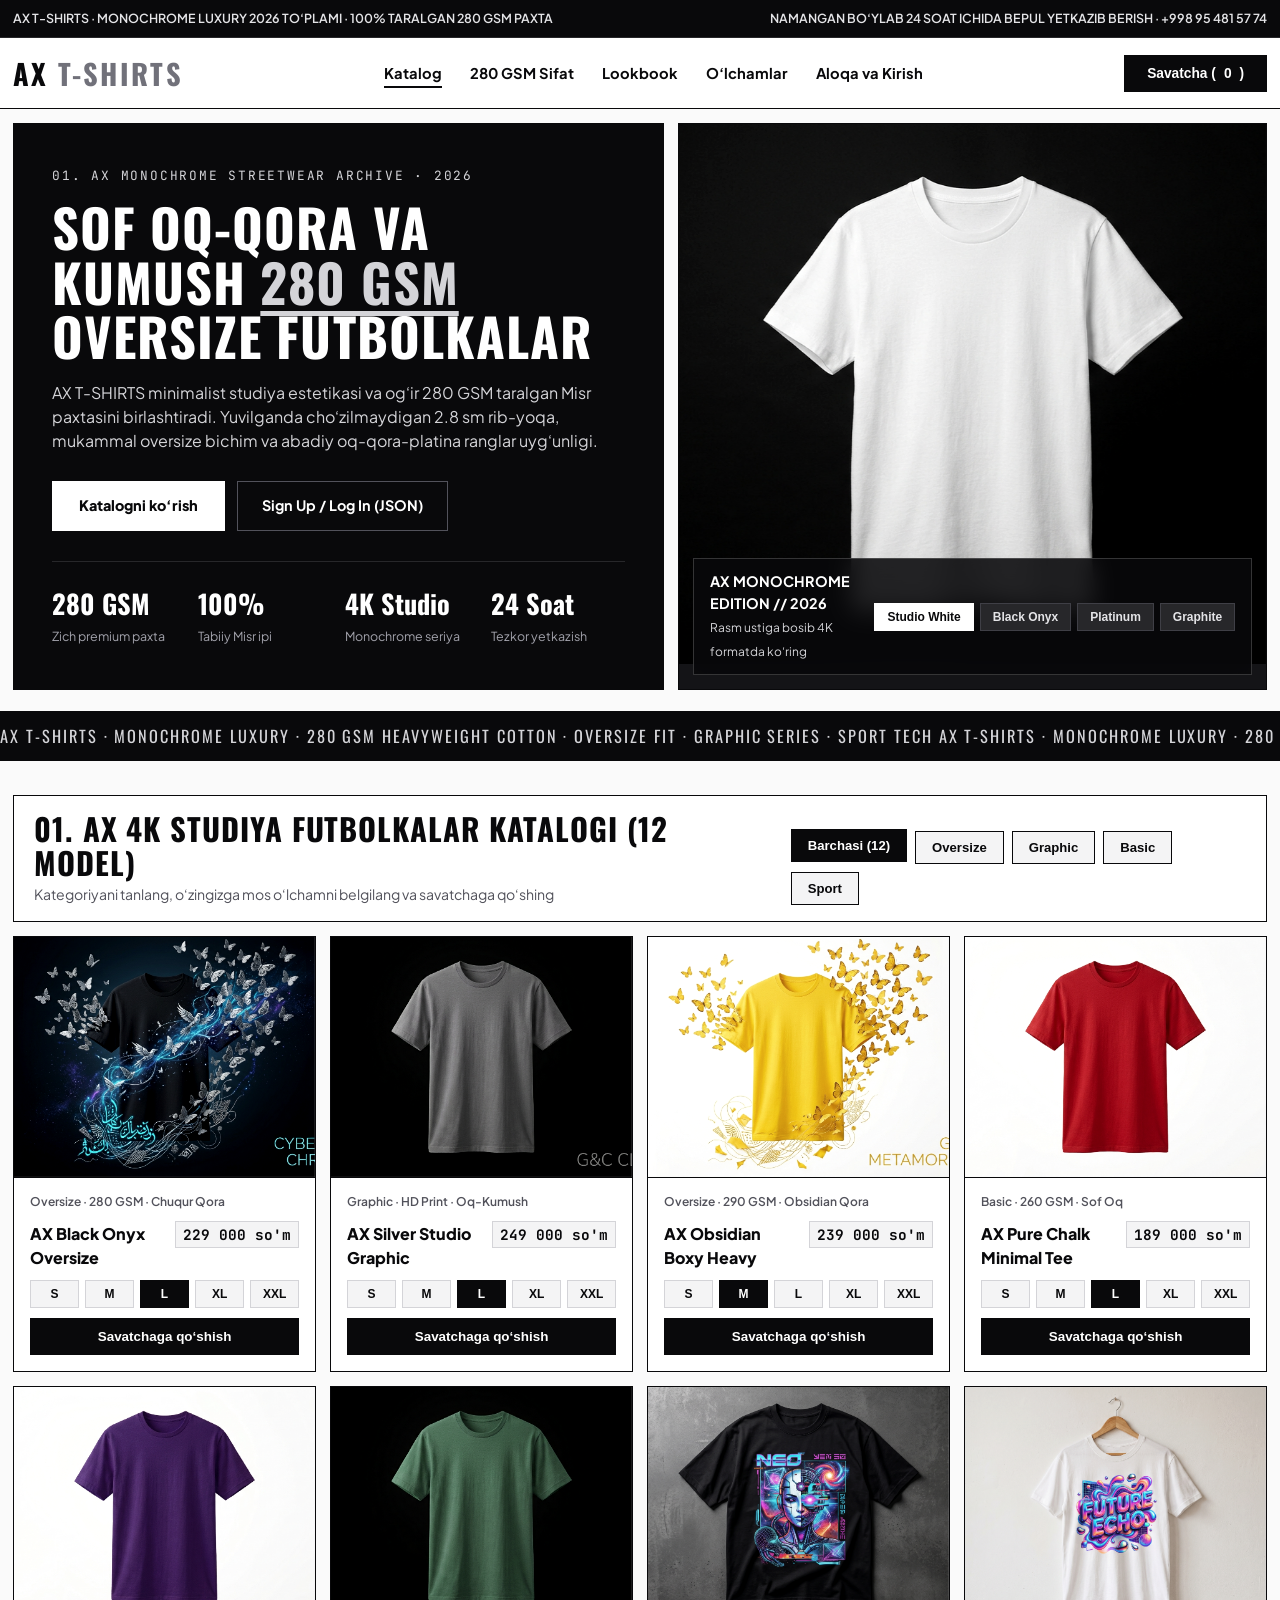
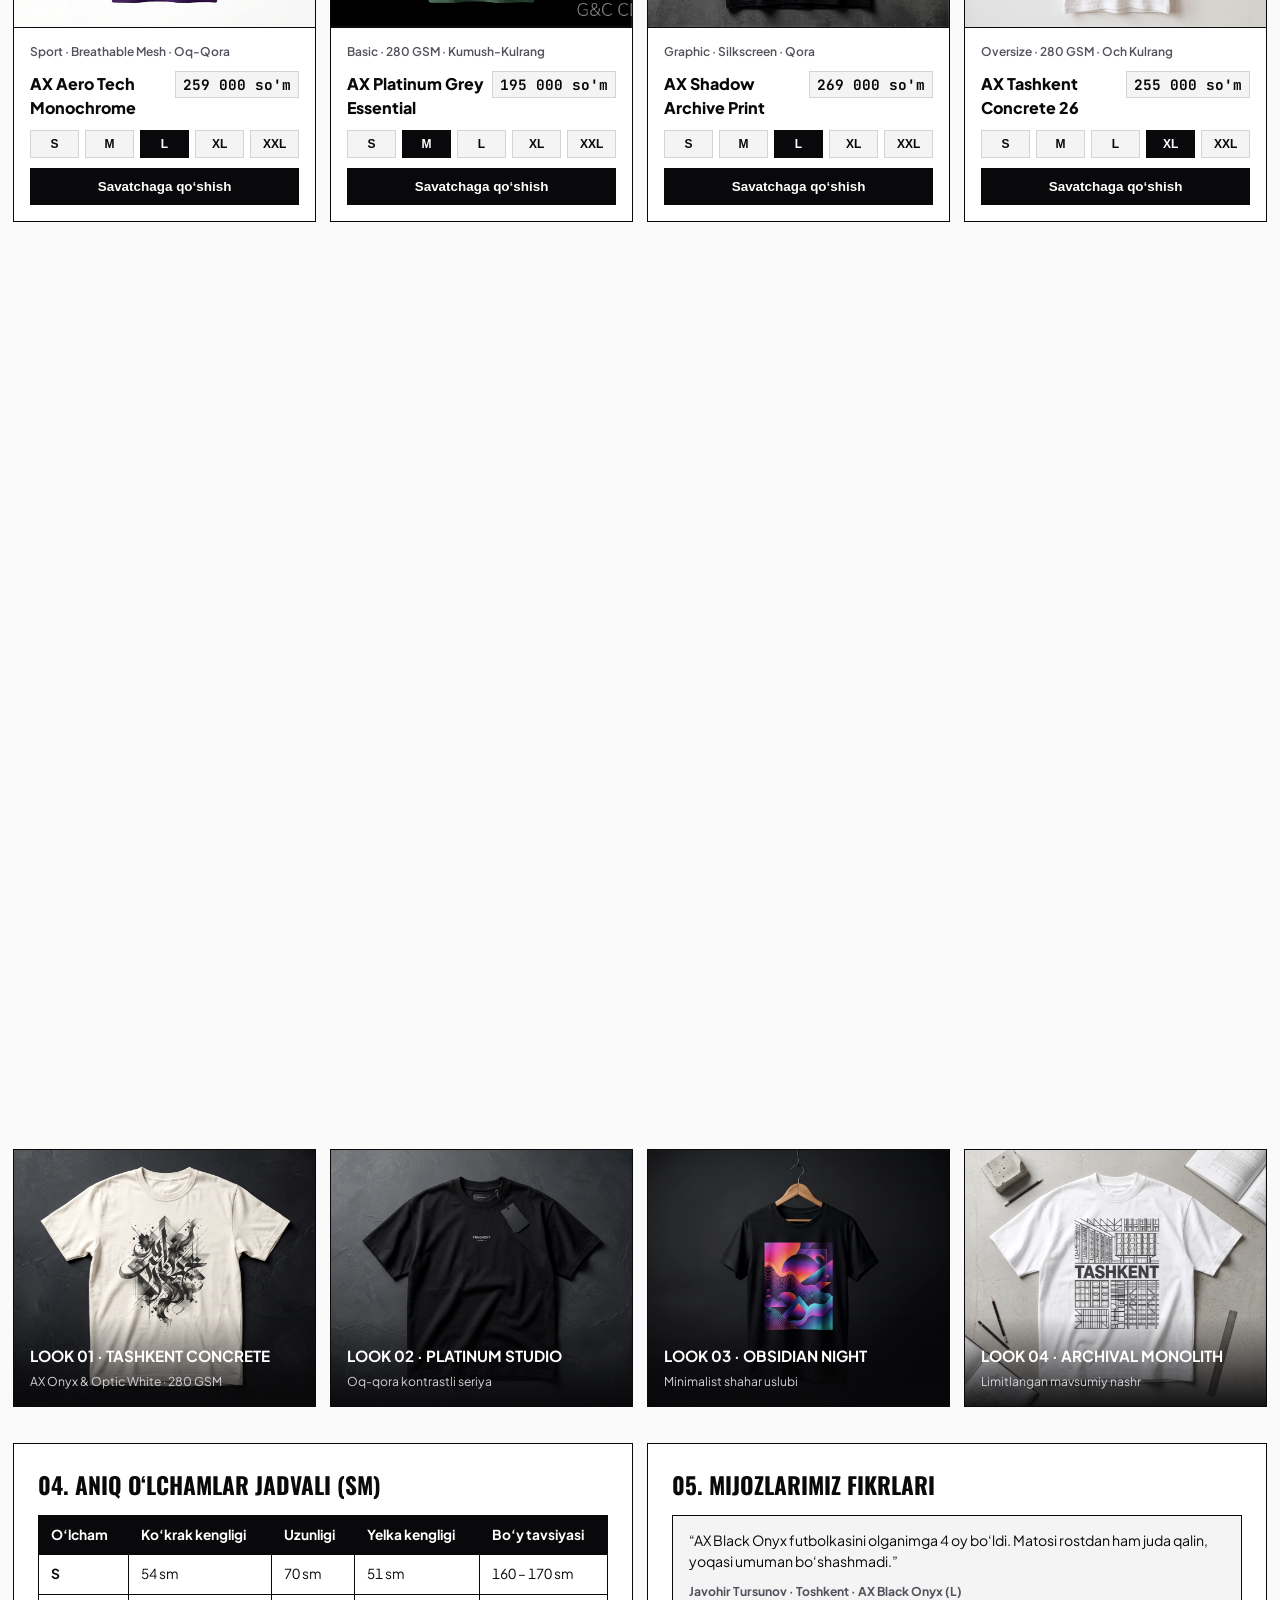
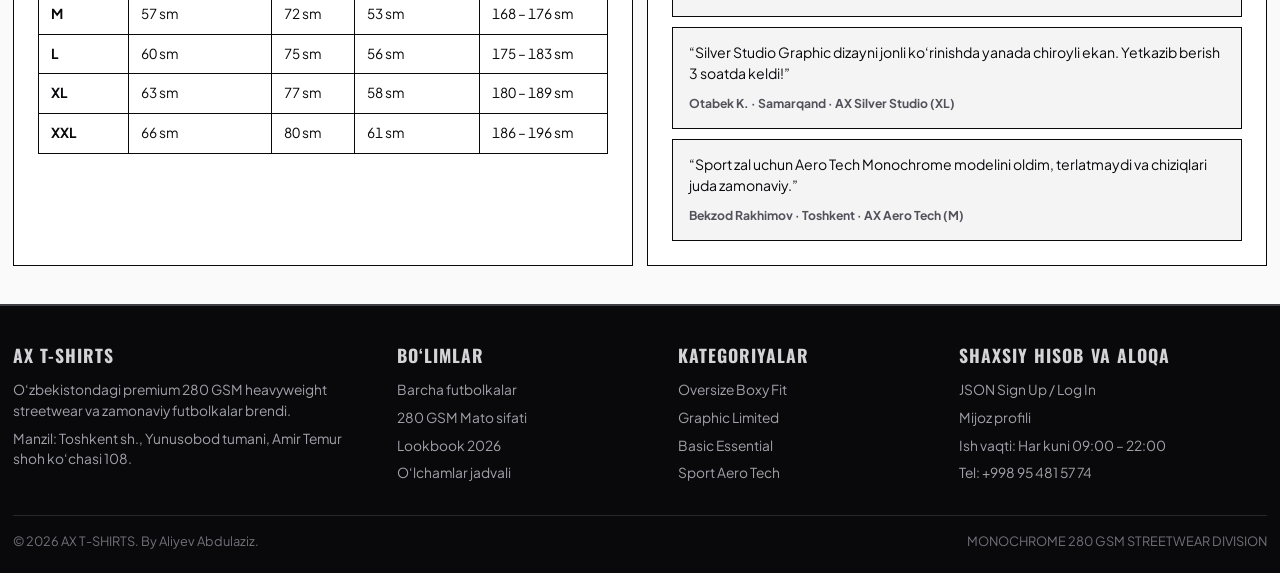
==== commit 7066dab2: "Fix stylesheet link tag in index.html" ====
--- a/index.html
+++ b/index.html
@@ -16,7 +16,8 @@
     <meta property="og:type" content="website" />
     <meta name="twitter:card" content="summary_large_image" />
     <link rel="icon" href="[data-uri]" type="image/x-icon" />
-    <link rel="stylesheet" href="/style.css" />
+    <link rel="stylesheet" href="style.css">
+
   </head>
   <body>
     <div id="preloader" class="tshirt-preloader">
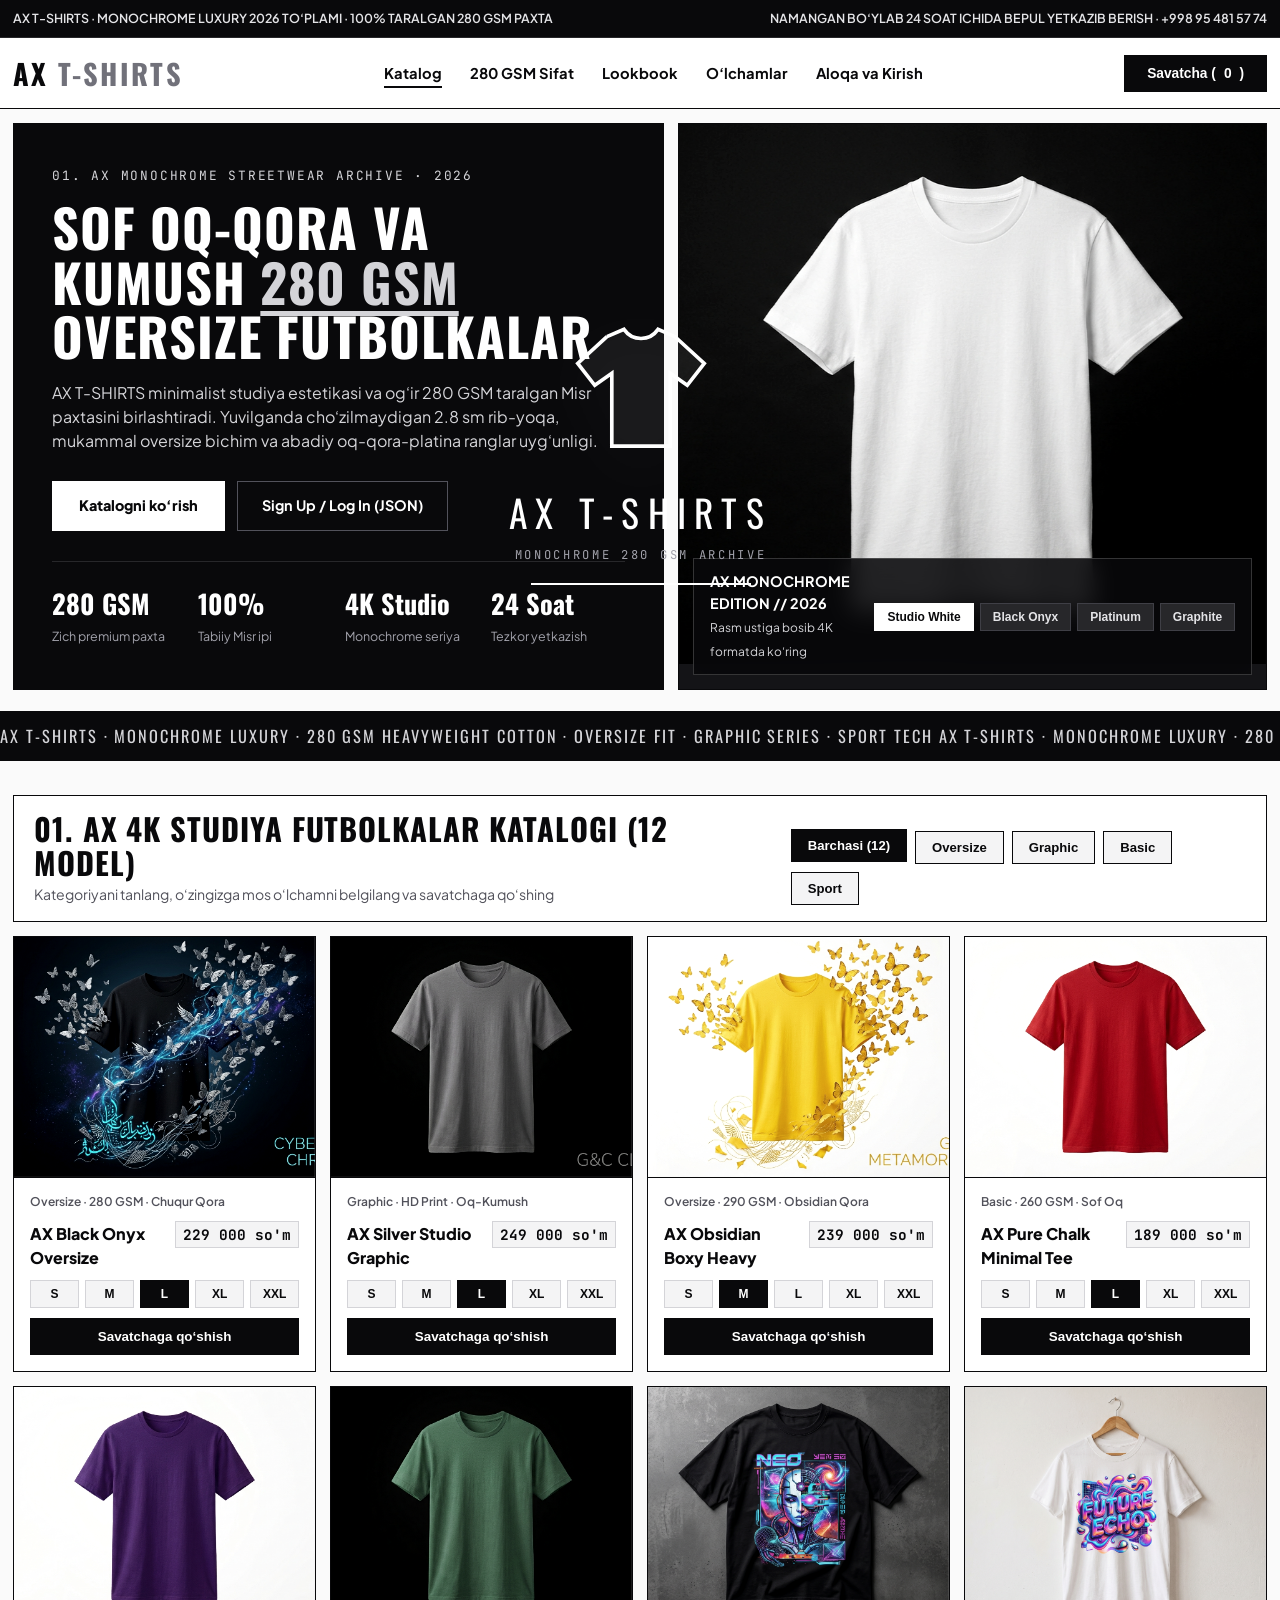
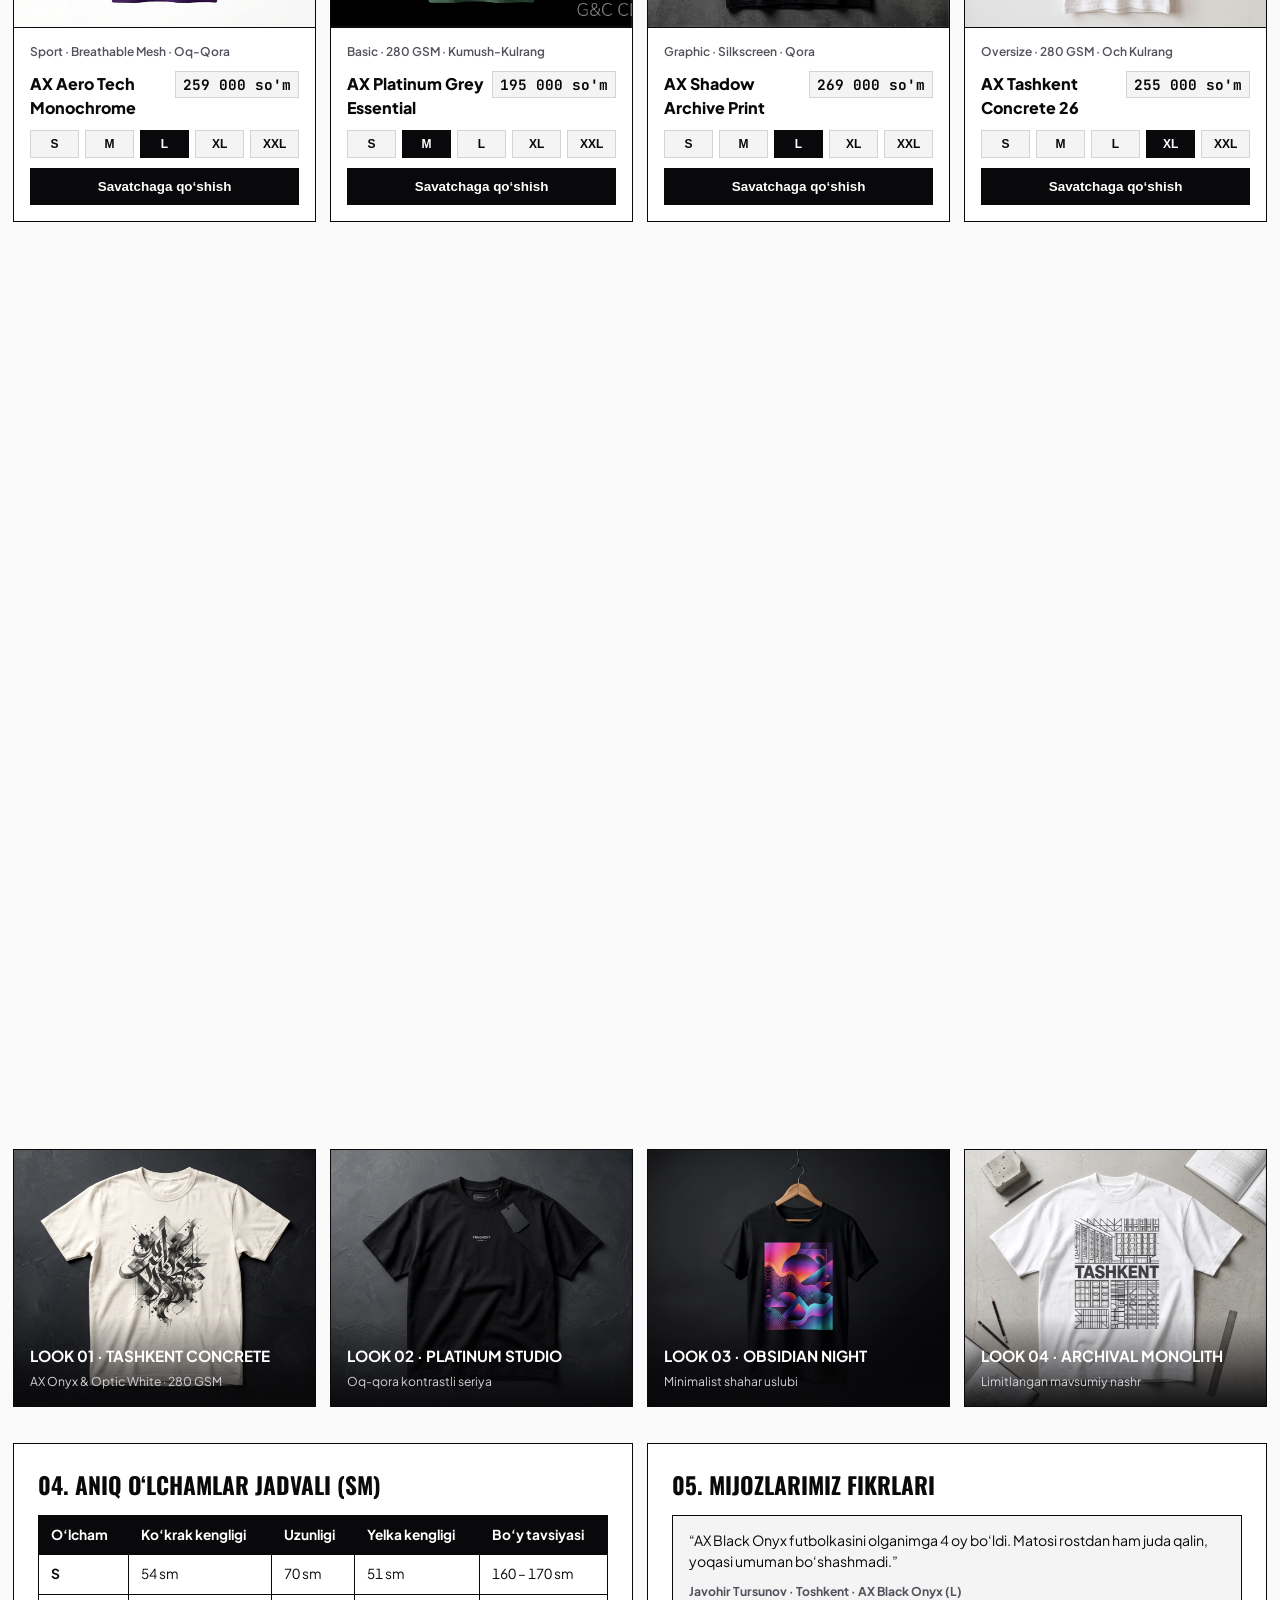
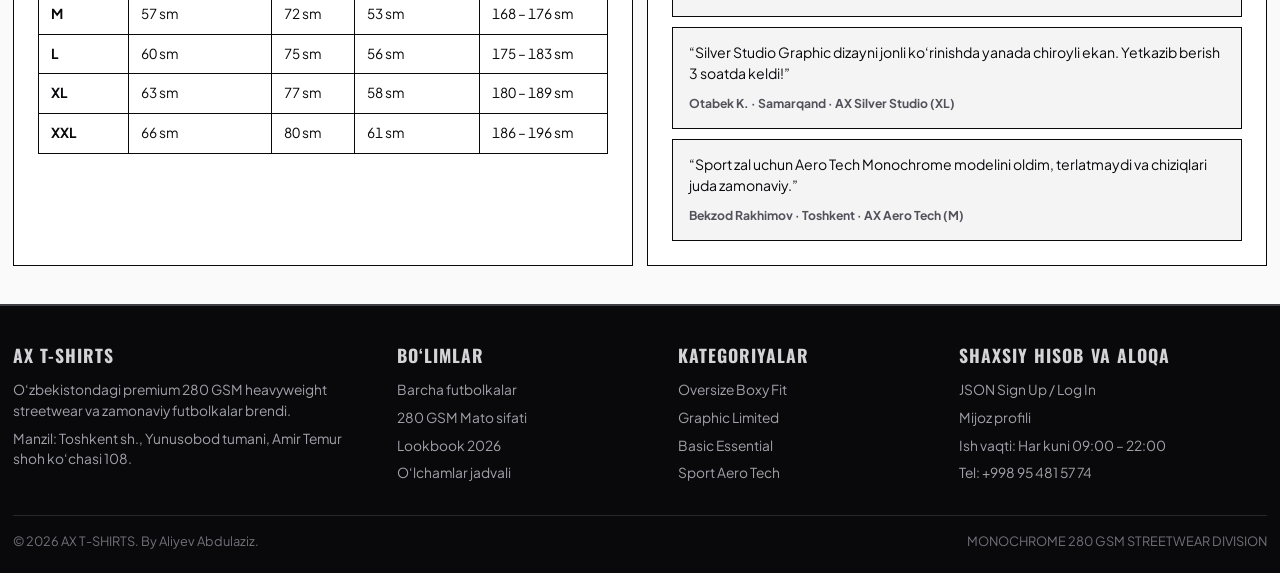
==== commit 9fed7593: "Fix script tag source in index.html" ====
--- a/index.html
+++ b/index.html
@@ -887,6 +887,6 @@
       </div>
     </footer>
 
-    <script type="module" src="/script.js"></script>
+    <script type="module" src="script.js"></script>
   </body>
 </html>
